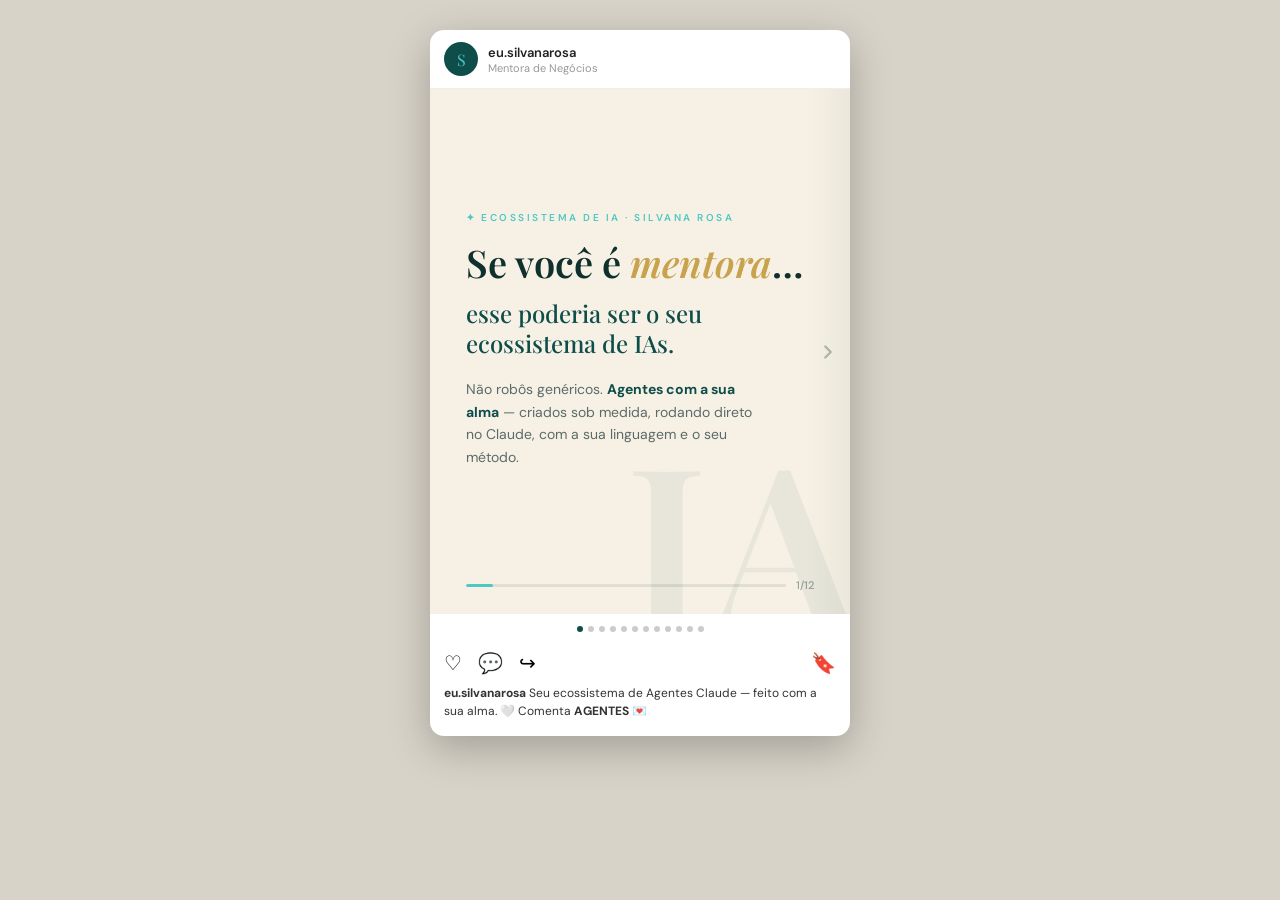
==== index.html @ c804ef2a "Carrossel Agentes Claude - Silvana Rosa" ====
<!DOCTYPE html>
<html lang="pt-BR">
<head>
<meta charset="UTF-8">
<title>Carrossel — Agentes Claude | Silvana Rosa</title>
<style>
@import url('https://fonts.googleapis.com/css2?family=Playfair+Display:ital,wght@0,400;0,500;0,600;1,400;1,500&family=DM+Sans:wght@400;500;600&display=swap');
:root{
  --tiffany:#4EC8C4; --tiffany-light:#A8E2DF; --teal-deep:#0E4D4A; --teal-mid:#1A6B66;
  --cream:#F7F1E5; --cream-border:#E8DEC9; --gold:#C8A24C; --ink:#10302E;
  --grad:linear-gradient(165deg,#0E4D4A 0%,#1A6B66 55%,#4EC8C4 100%);
}
*{margin:0;padding:0;box-sizing:border-box;}
body{background:#d8d3c8;display:flex;justify-content:center;padding:30px;font-family:'DM Sans',sans-serif;}
.serif{font-family:'Playfair Display',serif;}
.sans{font-family:'DM Sans',sans-serif;}
.ig-frame{width:420px;background:#fff;border-radius:14px;overflow:hidden;box-shadow:0 12px 40px rgba(0,0,0,.25);}
.ig-header{display:flex;align-items:center;gap:10px;padding:12px 14px;border-bottom:1px solid #eee;}
.ig-header .av{width:34px;height:34px;border-radius:50%;background:var(--teal-deep);display:flex;align-items:center;justify-content:center;color:var(--tiffany);font-family:'Playfair Display',serif;font-size:16px;}
.ig-header .hd{font-size:13px;font-weight:600;color:#222;}
.ig-header .hd small{display:block;font-weight:400;color:#999;font-size:11px;}
.carousel-viewport{width:420px;height:525px;overflow:hidden;position:relative;cursor:grab;}
.carousel-track{display:flex;height:100%;transition:transform .35s ease;}
.slide{min-width:420px;height:525px;position:relative;overflow:hidden;}
.pad{position:absolute;inset:0;padding:40px 36px 64px;display:flex;flex-direction:column;}
.tag{font-size:10px;font-weight:600;letter-spacing:2.5px;text-transform:uppercase;}
.ig-dots{display:flex;gap:5px;justify-content:center;padding:12px;}
.ig-dots i{width:6px;height:6px;border-radius:50%;background:#ccc;}
.ig-dots i.on{background:var(--teal-deep);}
.ig-actions{display:flex;gap:16px;padding:6px 14px 4px;font-size:20px;}
.ig-caption{padding:4px 14px 16px;font-size:12px;color:#333;line-height:1.5;}
.wm{position:absolute;font-family:'Playfair Display',serif;font-size:230px;line-height:1;opacity:.06;right:-10px;bottom:-40px;font-weight:600;}
</style>
</head>
<body>
<div class="ig-frame">
  <div class="ig-header">
    <div class="av serif">S</div>
    <div class="hd">eu.silvanarosa<small>Mentora de Negócios</small></div>
  </div>
  <div class="carousel-viewport">
    <div class="carousel-track" id="track"></div>
  </div>
  <div class="ig-dots" id="dots"></div>
  <div class="ig-actions"><span>♡</span><span>💬</span><span>↪</span><span style="margin-left:auto">🔖</span></div>
  <div class="ig-caption"><b>eu.silvanarosa</b> Seu ecossistema de Agentes Claude — feito com a sua alma. 🤍 Comenta <b>AGENTES</b> 💌</div>
</div>

<script>
const AGENTS = [
  {n:"01",icon:"🧭",t:"Orquestradora da Jornada",d:"Mapeia os passos da sua entrega e organiza o seu método.",o:"Sua mentoria vira um caminho claro, estruturado e vendável."},
  {n:"02",icon:"💎",t:"Guardiã do Posicionamento",d:"Traduz a sua visão em presença magnética e mensagem única.",o:"Você sai da confusão e entra no magnetismo."},
  {n:"03",icon:"🌀",t:"Vendedora da Transformação",d:"Cria mensagens de venda com a alma da sua entrega.",o:"Você vende com integridade — sem sentir que está empurrando."},
  {n:"04",icon:"🌿",t:"Estrategista de Lançamentos",d:"Gera estratégias de venda alinhadas ao seu ritmo e ao seu negócio.",o:"Você vende com consistência, sem se desgastar."},
  {n:"05",icon:"📣",t:"Copy da Mentora Magnética",d:"Escreve posts, páginas e e-mails com o seu tom de voz.",o:"Comunicação autêntica que conecta, converte e encanta."},
  {n:"06",icon:"🎯",t:"Simuladora de Sessões",d:"Testa abordagens e roteiros com você antes das mentorias.",o:"Você chega mais preparada, confiante e fluida."},
  {n:"07",icon:"📬",t:"Reativadora de Leads",d:"Reengaja quem já te conhece — mas ainda não comprou.",o:"Você ativa vendas adormecidas com sutileza e estratégia."},
  {n:"08",icon:"📝",t:"Nomes & Posicionamento de Ofertas",d:"Gera nomes com alma e impacto para os seus produtos.",o:"Suas ofertas ficam memoráveis e mais fáceis de vender."},
  {n:"09",icon:"📲",t:"Geradora de Conteúdo do Método",d:"Transforma o seu conhecimento em conteúdo estratégico.",o:"Você nutre a audiência com propósito — sem tela em branco."},
  {n:"10",icon:"🤖",t:"FAQ & Gestão de Objeções",d:"Responde dúvidas e objeções na sua linguagem e nas suas ofertas.",o:"Menos desgaste no atendimento, mais conversão."},
];
const TOTAL = AGENTS.length + 2;

function progress(i,light){
  const pct=((i+1)/TOTAL)*100;
  const track=light?'rgba(16,48,46,.10)':'rgba(255,255,255,.15)';
  const fill=light?'#4EC8C4':'#A8E2DF';
  const lab=light?'rgba(16,48,46,.4)':'rgba(255,255,255,.5)';
  return `<div style="position:absolute;bottom:0;left:0;right:0;padding:16px 36px 22px;display:flex;align-items:center;gap:10px;z-index:10">
    <div style="flex:1;height:3px;background:${track};border-radius:2px;overflow:hidden"><div style="height:100%;width:${pct}%;background:${fill};border-radius:2px"></div></div>
    <span style="font-size:11px;color:${lab};font-weight:500">${i+1}/${TOTAL}</span></div>`;
}
function arrow(light){
  if(false)return'';
  const bg=light?'rgba(16,48,46,.05)':'rgba(255,255,255,.07)';
  const st=light?'rgba(16,48,46,.3)':'rgba(255,255,255,.4)';
  return `<div style="position:absolute;right:0;top:0;bottom:0;width:44px;display:flex;align-items:center;justify-content:center;background:linear-gradient(to right,transparent,${bg});z-index:9">
    <svg width="22" height="22" viewBox="0 0 24 24" fill="none"><path d="M9 6l6 6-6 6" stroke="${st}" stroke-width="2.5" stroke-linecap="round" stroke-linejoin="round"/></svg></div>`;
}

let html="";

// SLIDE 1 — CAPA (creme)
html += `<div class="slide" style="background:var(--cream)">
  <div class="wm" style="color:var(--teal-deep)">IA</div>
  <div class="pad" style="justify-content:center">
    <span class="tag sans" style="color:var(--tiffany);margin-bottom:18px">✦ ECOSSISTEMA DE IA · SILVANA ROSA</span>
    <h1 class="serif" style="font-size:38px;line-height:1.12;color:var(--ink);font-weight:600">Se você é <span class="serif" style="font-style:italic;color:var(--gold)">mentora</span>…</h1>
    <p class="serif" style="font-size:24px;line-height:1.25;color:var(--teal-deep);margin-top:14px;font-weight:500">esse poderia ser o seu ecossistema de IAs.</p>
    <p class="sans" style="font-size:14px;color:#5b6b69;margin-top:20px;line-height:1.6;max-width:300px">Não robôs genéricos. <b style="color:var(--teal-deep)">Agentes com a sua alma</b> — criados sob medida, rodando direto no Claude, com a sua linguagem e o seu método.</p>
  </div>${arrow(true)}${progress(0,true)}</div>`;

// SLIDES 2..11 — AGENTES
AGENTS.forEach((a,idx)=>{
  const i=idx+1;
  const light=(i%2===1); // alterna
  const bg=light?'var(--cream)':'var(--teal-deep)';
  const titleColor=light?'var(--ink)':'#fff';
  const descColor=light?'#5b6b69':'rgba(255,255,255,.72)';
  const tagColor=light?'var(--tiffany)':'var(--tiffany-light)';
  const numColor=light?'rgba(16,48,46,.10)':'rgba(168,226,223,.14)';
  const outBg=light?'rgba(78,200,196,.12)':'rgba(168,226,223,.10)';
  const outColor=light?'var(--teal-deep)':'var(--tiffany-light)';
  html += `<div class="slide" style="background:${bg}">
    <div class="wm serif" style="color:${numColor}">${a.n}</div>
    <div class="pad" style="justify-content:flex-end">
      <span class="tag sans" style="color:${tagColor};margin-bottom:14px">AGENTE ${a.n}</span>
      <div style="font-size:34px;margin-bottom:10px">${a.icon}</div>
      <h2 class="serif" style="font-size:30px;line-height:1.14;color:${titleColor};font-weight:600;margin-bottom:12px">${a.t}</h2>
      <p class="sans" style="font-size:14.5px;line-height:1.55;color:${descColor};max-width:320px;margin-bottom:16px">${a.d}</p>
      <div style="display:inline-flex;align-self:flex-start;align-items:center;gap:8px;background:${outBg};padding:10px 16px;border-radius:14px;max-width:330px">
        <span class="sans" style="font-size:13.5px;line-height:1.4;color:${outColor};font-weight:500">${a.o}</span>
      </div>
    </div>${arrow(light)}${progress(i,light)}</div>`;
});

// SLIDE FINAL — CTA (gradiente)
html += `<div class="slide" style="background:var(--grad)">
  <div class="pad" style="justify-content:center;align-items:flex-start">
    <span class="tag sans" style="color:rgba(255,255,255,.7);margin-bottom:18px">✦ VAMOS JUNTAS</span>
    <h2 class="serif" style="font-size:34px;line-height:1.18;color:#fff;font-weight:600">Um time de <span class="serif" style="font-style:italic;color:#F7F1E5">Agentes Claude</span><br>que trabalha com você<br>e por você.</h2>
    <p class="sans" style="font-size:14.5px;color:rgba(255,255,255,.82);margin-top:18px;line-height:1.6;max-width:310px">Cada agente reflete o seu método, fala como você fala e entrega como você entrega.</p>
    <div style="margin-top:26px;display:inline-flex;align-items:center;gap:9px;background:var(--cream);color:var(--teal-deep);padding:13px 26px;border-radius:30px;font-weight:600;font-size:14px" class="sans">💌 Comenta a palavra AGENTES</div>
    <p class="sans" style="font-size:12px;color:rgba(255,255,255,.65);margin-top:18px">@eu.silvanarosa</p>
  </div>${progress(TOTAL-1,false)}</div>`;

document.getElementById('track').innerHTML=html;

// dots
let dh="";for(let i=0;i<TOTAL;i++)dh+=`<i class="${i===0?'on':''}"></i>`;
document.getElementById('dots').innerHTML=dh;

// swipe/drag
let idx=0,startX=0,drag=false;
const track=document.getElementById('track');
const vp=document.querySelector('.carousel-viewport');
function go(i){idx=Math.max(0,Math.min(TOTAL-1,i));track.style.transform=`translateX(${-idx*420}px)`;
  document.querySelectorAll('.ig-dots i').forEach((d,j)=>d.classList.toggle('on',j===idx));}
vp.addEventListener('mousedown',e=>{drag=true;startX=e.clientX;track.style.transition='none';});
window.addEventListener('mouseup',e=>{if(!drag)return;drag=false;track.style.transition='transform .35s ease';
  const dx=e.clientX-startX;if(dx<-50)go(idx+1);else if(dx>50)go(idx-1);else go(idx);});
vp.addEventListener('click',e=>{const r=vp.getBoundingClientRect();if(e.clientX-r.left>r.width/2)go(idx+1);else go(idx-1);});
</script>
</body>
</html>
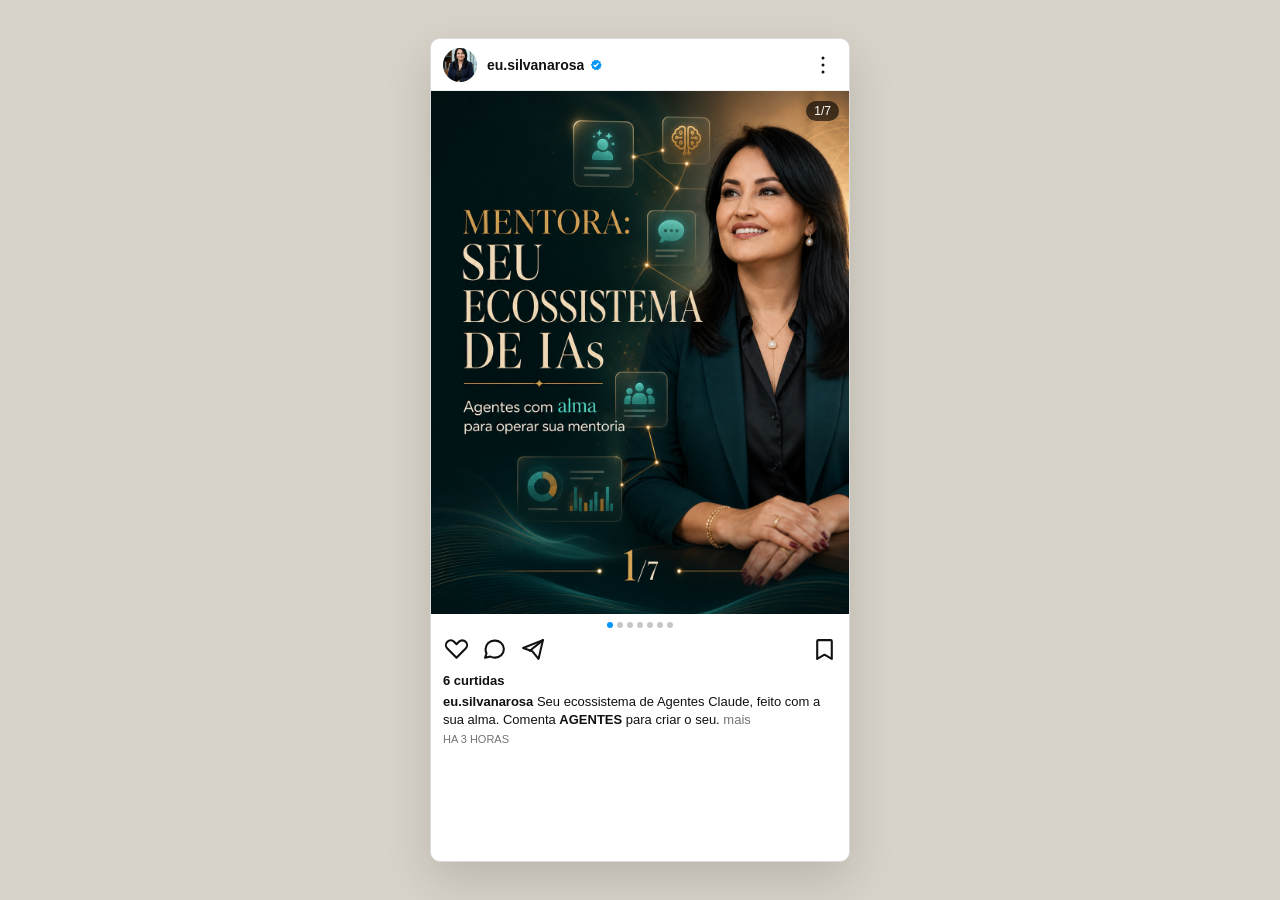
==== commit 499512cc: "Atualiza index para preview do Instagram" ====
--- a/index.html
+++ b/index.html
@@ -1,145 +1,427 @@
-<!DOCTYPE html>
+<!doctype html>
 <html lang="pt-BR">
 <head>
-<meta charset="UTF-8">
-<title>Carrossel — Agentes Claude | Silvana Rosa</title>
-<style>
-@import url('https://fonts.googleapis.com/css2?family=Playfair+Display:ital,wght@0,400;0,500;0,600;1,400;1,500&family=DM+Sans:wght@400;500;600&display=swap');
-:root{
-  --tiffany:#4EC8C4; --tiffany-light:#A8E2DF; --teal-deep:#0E4D4A; --teal-mid:#1A6B66;
-  --cream:#F7F1E5; --cream-border:#E8DEC9; --gold:#C8A24C; --ink:#10302E;
-  --grad:linear-gradient(165deg,#0E4D4A 0%,#1A6B66 55%,#4EC8C4 100%);
-}
-*{margin:0;padding:0;box-sizing:border-box;}
-body{background:#d8d3c8;display:flex;justify-content:center;padding:30px;font-family:'DM Sans',sans-serif;}
-.serif{font-family:'Playfair Display',serif;}
-.sans{font-family:'DM Sans',sans-serif;}
-.ig-frame{width:420px;background:#fff;border-radius:14px;overflow:hidden;box-shadow:0 12px 40px rgba(0,0,0,.25);}
-.ig-header{display:flex;align-items:center;gap:10px;padding:12px 14px;border-bottom:1px solid #eee;}
-.ig-header .av{width:34px;height:34px;border-radius:50%;background:var(--teal-deep);display:flex;align-items:center;justify-content:center;color:var(--tiffany);font-family:'Playfair Display',serif;font-size:16px;}
-.ig-header .hd{font-size:13px;font-weight:600;color:#222;}
-.ig-header .hd small{display:block;font-weight:400;color:#999;font-size:11px;}
-.carousel-viewport{width:420px;height:525px;overflow:hidden;position:relative;cursor:grab;}
-.carousel-track{display:flex;height:100%;transition:transform .35s ease;}
-.slide{min-width:420px;height:525px;position:relative;overflow:hidden;}
-.pad{position:absolute;inset:0;padding:40px 36px 64px;display:flex;flex-direction:column;}
-.tag{font-size:10px;font-weight:600;letter-spacing:2.5px;text-transform:uppercase;}
-.ig-dots{display:flex;gap:5px;justify-content:center;padding:12px;}
-.ig-dots i{width:6px;height:6px;border-radius:50%;background:#ccc;}
-.ig-dots i.on{background:var(--teal-deep);}
-.ig-actions{display:flex;gap:16px;padding:6px 14px 4px;font-size:20px;}
-.ig-caption{padding:4px 14px 16px;font-size:12px;color:#333;line-height:1.5;}
-.wm{position:absolute;font-family:'Playfair Display',serif;font-size:230px;line-height:1;opacity:.06;right:-10px;bottom:-40px;font-weight:600;}
-</style>
+  <meta charset="utf-8">
+  <meta name="viewport" content="width=device-width, initial-scale=1">
+  <title>Preview Instagram - Agentes Claude</title>
+  <style>
+    :root {
+      --page: #d8d3c8;
+      --surface: #fff;
+      --line: #efefef;
+      --text: #111;
+      --muted: #737373;
+      --blue: #0095f6;
+    }
+
+    * {
+      box-sizing: border-box;
+      margin: 0;
+      padding: 0;
+    }
+
+    body {
+      min-height: 100vh;
+      display: flex;
+      justify-content: center;
+      padding: 38px 18px;
+      background: var(--page);
+      color: var(--text);
+      font-family: -apple-system, BlinkMacSystemFont, "Segoe UI", Roboto, Helvetica, Arial, sans-serif;
+    }
+
+    .post {
+      width: min(420px, calc(100vw - 36px));
+      overflow: hidden;
+      border: 1px solid #dbdbdb;
+      border-radius: 10px;
+      background: var(--surface);
+      box-shadow: 0 18px 48px rgba(0, 0, 0, 0.14);
+    }
+
+    .post-header {
+      display: flex;
+      align-items: center;
+      gap: 10px;
+      height: 52px;
+      padding: 8px 12px;
+      border-bottom: 1px solid var(--line);
+      background: var(--surface);
+    }
+
+    .avatar {
+      width: 34px;
+      height: 34px;
+      flex: 0 0 34px;
+      overflow: hidden;
+      border-radius: 50%;
+      background: #eee;
+    }
+
+    .avatar img {
+      display: block;
+      width: 100%;
+      height: 100%;
+      object-fit: cover;
+    }
+
+    .profile {
+      min-width: 0;
+      flex: 1;
+      display: flex;
+      align-items: center;
+      gap: 5px;
+    }
+
+    .username {
+      overflow: hidden;
+      color: var(--text);
+      font-size: 14px;
+      font-weight: 600;
+      line-height: 1;
+      text-overflow: ellipsis;
+      white-space: nowrap;
+    }
+
+    .verified {
+      width: 14px;
+      height: 14px;
+      flex: 0 0 14px;
+      color: var(--blue);
+    }
+
+    .icon-button {
+      display: inline-grid;
+      place-items: center;
+      width: 28px;
+      height: 28px;
+      border: 0;
+      background: transparent;
+      color: var(--text);
+      cursor: pointer;
+    }
+
+    .icon-button svg {
+      display: block;
+      width: 24px;
+      height: 24px;
+      stroke: currentColor;
+      stroke-width: 2;
+      stroke-linecap: round;
+      stroke-linejoin: round;
+      fill: none;
+    }
+
+    .media {
+      position: relative;
+      width: 100%;
+      aspect-ratio: 4 / 5;
+      overflow: hidden;
+      background: #f7f1e5;
+    }
+
+    .track {
+      display: flex;
+      height: 100%;
+      transition: transform 260ms ease;
+      will-change: transform;
+    }
+
+    .slide {
+      min-width: 100%;
+      height: 100%;
+      background: #f7f1e5;
+    }
+
+    .slide img {
+      display: block;
+      width: 100%;
+      height: 100%;
+      object-fit: cover;
+    }
+
+    .counter {
+      position: absolute;
+      top: 10px;
+      right: 10px;
+      z-index: 3;
+      padding: 4px 8px;
+      border-radius: 999px;
+      background: rgba(0, 0, 0, 0.62);
+      color: #fff;
+      font-size: 12px;
+      font-weight: 500;
+      line-height: 1;
+    }
+
+    .hit {
+      position: absolute;
+      top: 0;
+      bottom: 0;
+      z-index: 2;
+      width: 33.333%;
+      border: 0;
+      background: transparent;
+      cursor: pointer;
+    }
+
+    .hit.prev {
+      left: 0;
+    }
+
+    .hit.next {
+      right: 0;
+    }
+
+    .dots {
+      display: flex;
+      justify-content: center;
+      gap: 4px;
+      height: 18px;
+      padding-top: 8px;
+      background: var(--surface);
+    }
+
+    .dot {
+      width: 6px;
+      height: 6px;
+      border: 0;
+      border-radius: 50%;
+      background: #c7c7c7;
+      cursor: pointer;
+    }
+
+    .dot.active {
+      background: var(--blue);
+    }
+
+    .actions {
+      display: flex;
+      align-items: center;
+      gap: 12px;
+      height: 40px;
+      padding: 4px 12px 8px;
+      background: var(--surface);
+    }
+
+    .actions .icon-button {
+      width: 26px;
+      height: 26px;
+    }
+
+    .actions .icon-button svg {
+      width: 25px;
+      height: 25px;
+    }
+
+    .actions .save {
+      margin-left: auto;
+    }
+
+    .likes {
+      padding: 0 12px 4px;
+      background: var(--surface);
+      color: var(--text);
+      font-size: 13px;
+      font-weight: 600;
+      line-height: 1.35;
+    }
+
+    .caption {
+      padding: 0 12px 2px;
+      background: var(--surface);
+      color: var(--text);
+      font-size: 13px;
+      line-height: 1.35;
+    }
+
+    .caption strong {
+      font-weight: 600;
+    }
+
+    .caption .more {
+      color: var(--muted);
+    }
+
+    .time {
+      padding: 4px 12px 14px;
+      background: var(--surface);
+      color: var(--muted);
+      font-size: 11px;
+      line-height: 1;
+      text-transform: uppercase;
+    }
+
+    @media (max-width: 520px) {
+      body {
+        display: block;
+        min-height: 100vh;
+        padding: 0;
+        background: var(--surface);
+      }
+
+      .post {
+        width: 100vw;
+        min-height: 100vh;
+        border: 0;
+        border-radius: 0;
+        box-shadow: none;
+      }
+
+      .post-header {
+        height: 50px;
+      }
+
+      .media {
+        width: 100vw;
+      }
+    }
+  </style>
 </head>
 <body>
-<div class="ig-frame">
-  <div class="ig-header">
-    <div class="av serif">S</div>
-    <div class="hd">eu.silvanarosa<small>Mentora de Negócios</small></div>
-  </div>
-  <div class="carousel-viewport">
-    <div class="carousel-track" id="track"></div>
-  </div>
-  <div class="ig-dots" id="dots"></div>
-  <div class="ig-actions"><span>♡</span><span>💬</span><span>↪</span><span style="margin-left:auto">🔖</span></div>
-  <div class="ig-caption"><b>eu.silvanarosa</b> Seu ecossistema de Agentes Claude — feito com a sua alma. 🤍 Comenta <b>AGENTES</b> 💌</div>
-</div>
-
-<script>
-const AGENTS = [
-  {n:"01",icon:"🧭",t:"Orquestradora da Jornada",d:"Mapeia os passos da sua entrega e organiza o seu método.",o:"Sua mentoria vira um caminho claro, estruturado e vendável."},
-  {n:"02",icon:"💎",t:"Guardiã do Posicionamento",d:"Traduz a sua visão em presença magnética e mensagem única.",o:"Você sai da confusão e entra no magnetismo."},
-  {n:"03",icon:"🌀",t:"Vendedora da Transformação",d:"Cria mensagens de venda com a alma da sua entrega.",o:"Você vende com integridade — sem sentir que está empurrando."},
-  {n:"04",icon:"🌿",t:"Estrategista de Lançamentos",d:"Gera estratégias de venda alinhadas ao seu ritmo e ao seu negócio.",o:"Você vende com consistência, sem se desgastar."},
-  {n:"05",icon:"📣",t:"Copy da Mentora Magnética",d:"Escreve posts, páginas e e-mails com o seu tom de voz.",o:"Comunicação autêntica que conecta, converte e encanta."},
-  {n:"06",icon:"🎯",t:"Simuladora de Sessões",d:"Testa abordagens e roteiros com você antes das mentorias.",o:"Você chega mais preparada, confiante e fluida."},
-  {n:"07",icon:"📬",t:"Reativadora de Leads",d:"Reengaja quem já te conhece — mas ainda não comprou.",o:"Você ativa vendas adormecidas com sutileza e estratégia."},
-  {n:"08",icon:"📝",t:"Nomes & Posicionamento de Ofertas",d:"Gera nomes com alma e impacto para os seus produtos.",o:"Suas ofertas ficam memoráveis e mais fáceis de vender."},
-  {n:"09",icon:"📲",t:"Geradora de Conteúdo do Método",d:"Transforma o seu conhecimento em conteúdo estratégico.",o:"Você nutre a audiência com propósito — sem tela em branco."},
-  {n:"10",icon:"🤖",t:"FAQ & Gestão de Objeções",d:"Responde dúvidas e objeções na sua linguagem e nas suas ofertas.",o:"Menos desgaste no atendimento, mais conversão."},
-];
-const TOTAL = AGENTS.length + 2;
-
-function progress(i,light){
-  const pct=((i+1)/TOTAL)*100;
-  const track=light?'rgba(16,48,46,.10)':'rgba(255,255,255,.15)';
-  const fill=light?'#4EC8C4':'#A8E2DF';
-  const lab=light?'rgba(16,48,46,.4)':'rgba(255,255,255,.5)';
-  return `<div style="position:absolute;bottom:0;left:0;right:0;padding:16px 36px 22px;display:flex;align-items:center;gap:10px;z-index:10">
-    <div style="flex:1;height:3px;background:${track};border-radius:2px;overflow:hidden"><div style="height:100%;width:${pct}%;background:${fill};border-radius:2px"></div></div>
-    <span style="font-size:11px;color:${lab};font-weight:500">${i+1}/${TOTAL}</span></div>`;
-}
-function arrow(light){
-  if(false)return'';
-  const bg=light?'rgba(16,48,46,.05)':'rgba(255,255,255,.07)';
-  const st=light?'rgba(16,48,46,.3)':'rgba(255,255,255,.4)';
-  return `<div style="position:absolute;right:0;top:0;bottom:0;width:44px;display:flex;align-items:center;justify-content:center;background:linear-gradient(to right,transparent,${bg});z-index:9">
-    <svg width="22" height="22" viewBox="0 0 24 24" fill="none"><path d="M9 6l6 6-6 6" stroke="${st}" stroke-width="2.5" stroke-linecap="round" stroke-linejoin="round"/></svg></div>`;
-}
-
-let html="";
-
-// SLIDE 1 — CAPA (creme)
-html += `<div class="slide" style="background:var(--cream)">
-  <div class="wm" style="color:var(--teal-deep)">IA</div>
-  <div class="pad" style="justify-content:center">
-    <span class="tag sans" style="color:var(--tiffany);margin-bottom:18px">✦ ECOSSISTEMA DE IA · SILVANA ROSA</span>
-    <h1 class="serif" style="font-size:38px;line-height:1.12;color:var(--ink);font-weight:600">Se você é <span class="serif" style="font-style:italic;color:var(--gold)">mentora</span>…</h1>
-    <p class="serif" style="font-size:24px;line-height:1.25;color:var(--teal-deep);margin-top:14px;font-weight:500">esse poderia ser o seu ecossistema de IAs.</p>
-    <p class="sans" style="font-size:14px;color:#5b6b69;margin-top:20px;line-height:1.6;max-width:300px">Não robôs genéricos. <b style="color:var(--teal-deep)">Agentes com a sua alma</b> — criados sob medida, rodando direto no Claude, com a sua linguagem e o seu método.</p>
-  </div>${arrow(true)}${progress(0,true)}</div>`;
-
-// SLIDES 2..11 — AGENTES
-AGENTS.forEach((a,idx)=>{
-  const i=idx+1;
-  const light=(i%2===1); // alterna
-  const bg=light?'var(--cream)':'var(--teal-deep)';
-  const titleColor=light?'var(--ink)':'#fff';
-  const descColor=light?'#5b6b69':'rgba(255,255,255,.72)';
-  const tagColor=light?'var(--tiffany)':'var(--tiffany-light)';
-  const numColor=light?'rgba(16,48,46,.10)':'rgba(168,226,223,.14)';
-  const outBg=light?'rgba(78,200,196,.12)':'rgba(168,226,223,.10)';
-  const outColor=light?'var(--teal-deep)':'var(--tiffany-light)';
-  html += `<div class="slide" style="background:${bg}">
-    <div class="wm serif" style="color:${numColor}">${a.n}</div>
-    <div class="pad" style="justify-content:flex-end">
-      <span class="tag sans" style="color:${tagColor};margin-bottom:14px">AGENTE ${a.n}</span>
-      <div style="font-size:34px;margin-bottom:10px">${a.icon}</div>
-      <h2 class="serif" style="font-size:30px;line-height:1.14;color:${titleColor};font-weight:600;margin-bottom:12px">${a.t}</h2>
-      <p class="sans" style="font-size:14.5px;line-height:1.55;color:${descColor};max-width:320px;margin-bottom:16px">${a.d}</p>
-      <div style="display:inline-flex;align-self:flex-start;align-items:center;gap:8px;background:${outBg};padding:10px 16px;border-radius:14px;max-width:330px">
-        <span class="sans" style="font-size:13.5px;line-height:1.4;color:${outColor};font-weight:500">${a.o}</span>
+  <article class="post" aria-label="Preview do post no Instagram">
+    <header class="post-header">
+      <div class="avatar">
+        <img src="minhas-fotos/bio-silvana-rosa-desafio-sua-mentoria-em-3-dias.webp" alt="Foto de perfil de Silvana Rosa">
       </div>
-    </div>${arrow(light)}${progress(i,light)}</div>`;
-});
-
-// SLIDE FINAL — CTA (gradiente)
-html += `<div class="slide" style="background:var(--grad)">
-  <div class="pad" style="justify-content:center;align-items:flex-start">
-    <span class="tag sans" style="color:rgba(255,255,255,.7);margin-bottom:18px">✦ VAMOS JUNTAS</span>
-    <h2 class="serif" style="font-size:34px;line-height:1.18;color:#fff;font-weight:600">Um time de <span class="serif" style="font-style:italic;color:#F7F1E5">Agentes Claude</span><br>que trabalha com você<br>e por você.</h2>
-    <p class="sans" style="font-size:14.5px;color:rgba(255,255,255,.82);margin-top:18px;line-height:1.6;max-width:310px">Cada agente reflete o seu método, fala como você fala e entrega como você entrega.</p>
-    <div style="margin-top:26px;display:inline-flex;align-items:center;gap:9px;background:var(--cream);color:var(--teal-deep);padding:13px 26px;border-radius:30px;font-weight:600;font-size:14px" class="sans">💌 Comenta a palavra AGENTES</div>
-    <p class="sans" style="font-size:12px;color:rgba(255,255,255,.65);margin-top:18px">@eu.silvanarosa</p>
-  </div>${progress(TOTAL-1,false)}</div>`;
-
-document.getElementById('track').innerHTML=html;
-
-// dots
-let dh="";for(let i=0;i<TOTAL;i++)dh+=`<i class="${i===0?'on':''}"></i>`;
-document.getElementById('dots').innerHTML=dh;
-
-// swipe/drag
-let idx=0,startX=0,drag=false;
-const track=document.getElementById('track');
-const vp=document.querySelector('.carousel-viewport');
-function go(i){idx=Math.max(0,Math.min(TOTAL-1,i));track.style.transform=`translateX(${-idx*420}px)`;
-  document.querySelectorAll('.ig-dots i').forEach((d,j)=>d.classList.toggle('on',j===idx));}
-vp.addEventListener('mousedown',e=>{drag=true;startX=e.clientX;track.style.transition='none';});
-window.addEventListener('mouseup',e=>{if(!drag)return;drag=false;track.style.transition='transform .35s ease';
-  const dx=e.clientX-startX;if(dx<-50)go(idx+1);else if(dx>50)go(idx-1);else go(idx);});
-vp.addEventListener('click',e=>{const r=vp.getBoundingClientRect();if(e.clientX-r.left>r.width/2)go(idx+1);else go(idx-1);});
-</script>
+
+      <div class="profile">
+        <span class="username">eu.silvanarosa</span>
+        <svg class="verified" viewBox="0 0 24 24" aria-label="Verificado">
+          <path fill="currentColor" d="M22 12l-2.1 2.4.3 3.2-3.1.7-1.6 2.8-2.9-1.3-2.9 1.3-1.6-2.8-3.1-.7.3-3.2L3 12l2.1-2.4-.3-3.2 3.1-.7 1.6-2.8 2.9 1.3 2.9-1.3 1.6 2.8 3.1.7-.3 3.2L22 12z"></path>
+          <path d="M8.3 12.2l2.3 2.3 5.1-5.1" stroke="#fff" stroke-width="2.2" stroke-linecap="round" stroke-linejoin="round" fill="none"></path>
+        </svg>
+      </div>
+
+      <button class="icon-button" type="button" aria-label="Mais opcoes">
+        <svg viewBox="0 0 24 24">
+          <circle cx="12" cy="5" r="1.5" fill="currentColor" stroke="none"></circle>
+          <circle cx="12" cy="12" r="1.5" fill="currentColor" stroke="none"></circle>
+          <circle cx="12" cy="19" r="1.5" fill="currentColor" stroke="none"></circle>
+        </svg>
+      </button>
+    </header>
+
+    <section class="media" id="media">
+      <div class="track" id="track"></div>
+      <span class="counter" id="counter">1/7</span>
+      <button class="hit prev" type="button" id="prev" aria-label="Slide anterior"></button>
+      <button class="hit next" type="button" id="next" aria-label="Proximo slide"></button>
+    </section>
+
+    <nav class="dots" id="dots" aria-label="Navegacao dos slides"></nav>
+
+    <section class="actions" aria-label="Acoes do post">
+      <button class="icon-button" type="button" aria-label="Curtir">
+        <svg viewBox="0 0 24 24">
+          <path d="M20.8 4.6c-1.8-1.8-4.7-1.8-6.5 0L12 6.9 9.7 4.6c-1.8-1.8-4.7-1.8-6.5 0s-1.8 4.7 0 6.5L12 20l8.8-8.9c1.8-1.8 1.8-4.7 0-6.5z"></path>
+        </svg>
+      </button>
+      <button class="icon-button" type="button" aria-label="Comentar">
+        <svg viewBox="0 0 24 24">
+          <path d="M21 11.5a8.4 8.4 0 0 1-8.7 8.3 9.7 9.7 0 0 1-4.3-1l-5 1.2 1.3-4.4a8.2 8.2 0 0 1-.9-3.8A8.4 8.4 0 0 1 12 3.5a8.4 8.4 0 0 1 9 8z"></path>
+        </svg>
+      </button>
+      <button class="icon-button" type="button" aria-label="Compartilhar">
+        <svg viewBox="0 0 24 24">
+          <path d="M22 3L9.5 13.2"></path>
+          <path d="M22 3l-4.2 18-6.1-7.4L3 10.6 22 3z"></path>
+        </svg>
+      </button>
+      <button class="icon-button save" type="button" aria-label="Salvar">
+        <svg viewBox="0 0 24 24">
+          <path d="M6 3h12a1 1 0 0 1 1 1v17l-7-4-7 4V4a1 1 0 0 1 1-1z"></path>
+        </svg>
+      </button>
+    </section>
+
+    <div class="likes">6 curtidas</div>
+    <p class="caption">
+      <strong>eu.silvanarosa</strong>
+      Seu ecossistema de Agentes Claude, feito com a sua alma.
+      Comenta <strong>AGENTES</strong> para criar o seu.
+      <span class="more">mais</span>
+    </p>
+    <div class="time">Ha 3 horas</div>
+  </article>
+
+  <script>
+    const slides = [
+      "carrosseis/agentes-claude/slide-01.png",
+      "carrosseis/agentes-claude/slide-02.png",
+      "carrosseis/agentes-claude/slide-03.png",
+      "carrosseis/agentes-claude/slide-04.png",
+      "carrosseis/agentes-claude/slide-05.png",
+      "carrosseis/agentes-claude/slide-06.png",
+      "carrosseis/agentes-claude/slide-07.png"
+    ];
+
+    const track = document.getElementById("track");
+    const dots = document.getElementById("dots");
+    const counter = document.getElementById("counter");
+    const prev = document.getElementById("prev");
+    const next = document.getElementById("next");
+    const media = document.getElementById("media");
+    let current = 0;
+    let startX = 0;
+    let dragging = false;
+
+    slides.forEach((src, index) => {
+      const slide = document.createElement("div");
+      slide.className = "slide";
+
+      const img = document.createElement("img");
+      img.src = src;
+      img.alt = `Slide ${index + 1}`;
+
+      slide.appendChild(img);
+      track.appendChild(slide);
+
+      const dot = document.createElement("button");
+      dot.className = "dot";
+      dot.type = "button";
+      dot.setAttribute("aria-label", `Ir para slide ${index + 1}`);
+      dot.addEventListener("click", () => {
+        current = index;
+        render();
+      });
+      dots.appendChild(dot);
+    });
+
+    function render() {
+      track.style.transform = `translateX(${-current * 100}%)`;
+      counter.textContent = `${current + 1}/${slides.length}`;
+      [...dots.children].forEach((dot, index) => {
+        dot.classList.toggle("active", index === current);
+      });
+      prev.disabled = current === 0;
+      next.disabled = current === slides.length - 1;
+    }
+
+    function go(delta) {
+      current = Math.max(0, Math.min(slides.length - 1, current + delta));
+      render();
+    }
+
+    prev.addEventListener("click", () => go(-1));
+    next.addEventListener("click", () => go(1));
+
+    media.addEventListener("pointerdown", (event) => {
+      dragging = true;
+      startX = event.clientX;
+      media.setPointerCapture(event.pointerId);
+    });
+
+    media.addEventListener("pointerup", (event) => {
+      if (!dragging) return;
+      const distance = event.clientX - startX;
+      if (Math.abs(distance) > 45) {
+        go(distance < 0 ? 1 : -1);
+      }
+      dragging = false;
+    });
+
+    render();
+  </script>
 </body>
 </html>
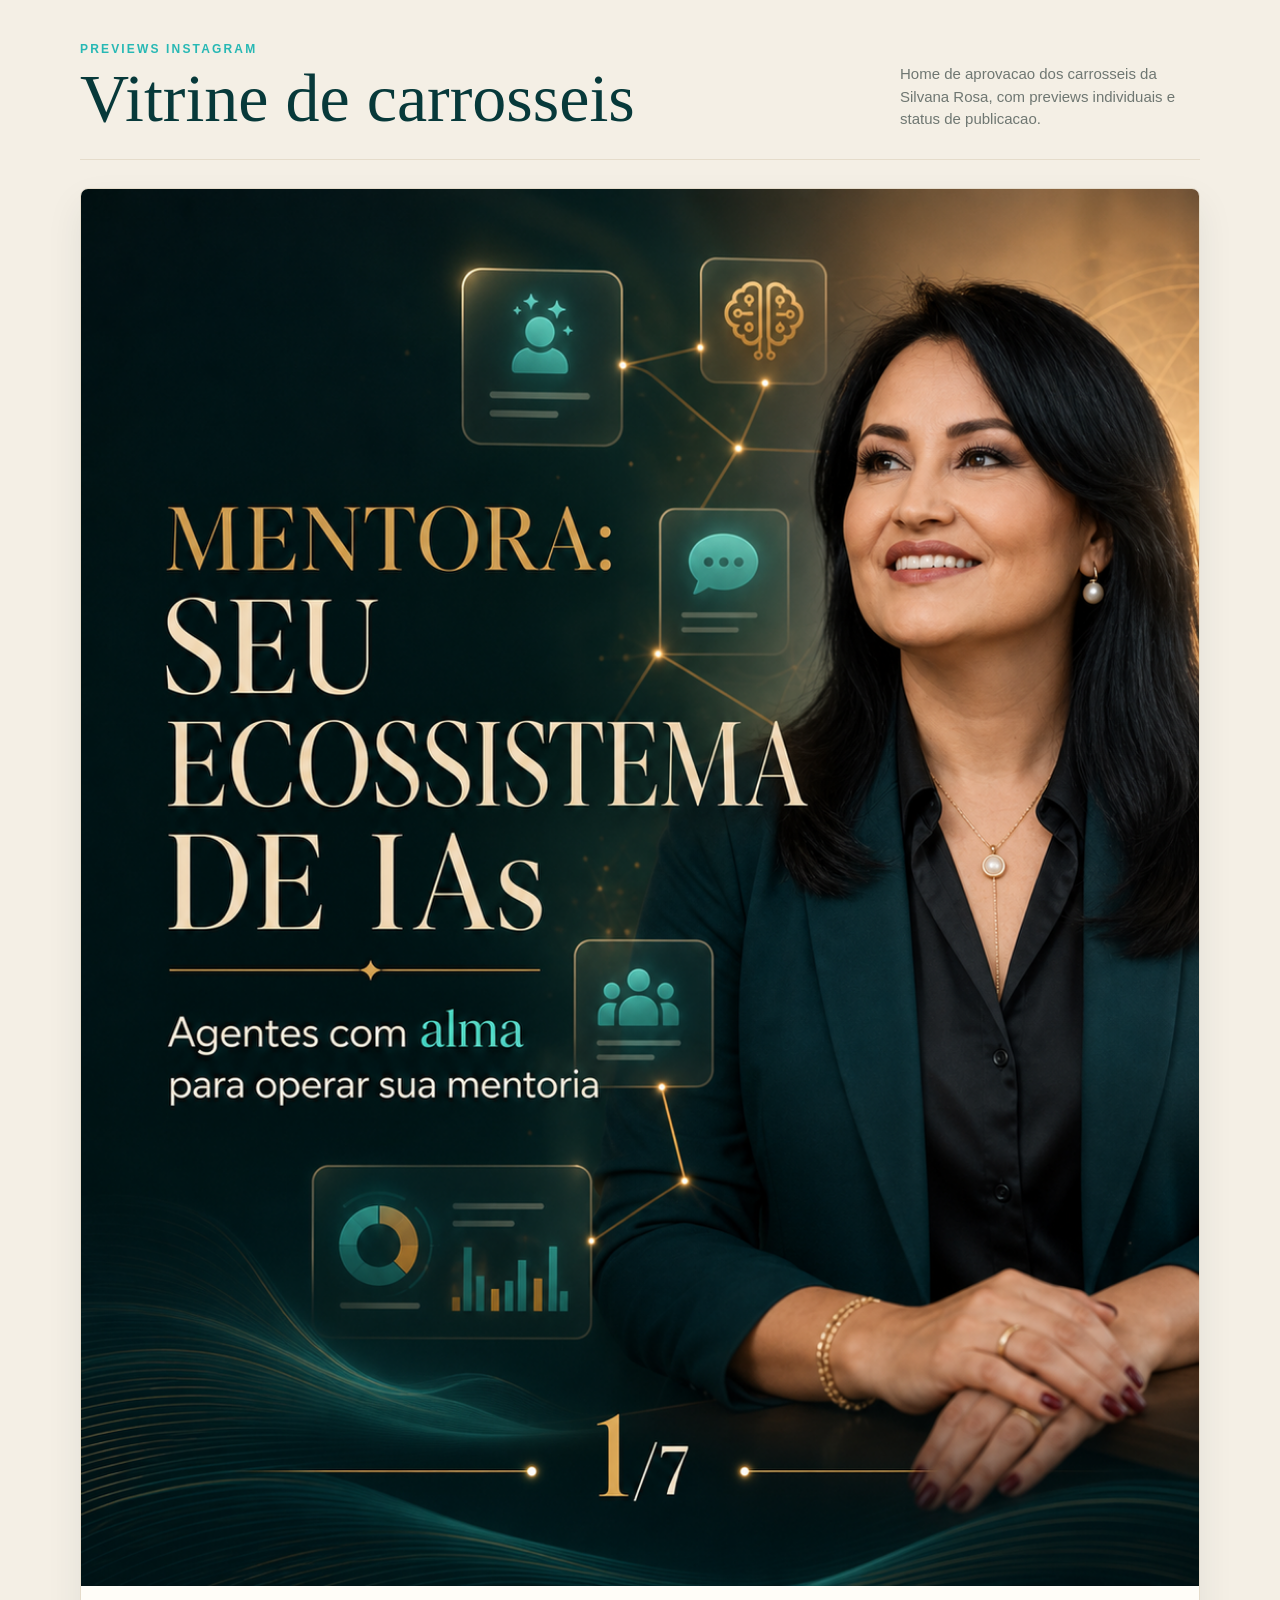
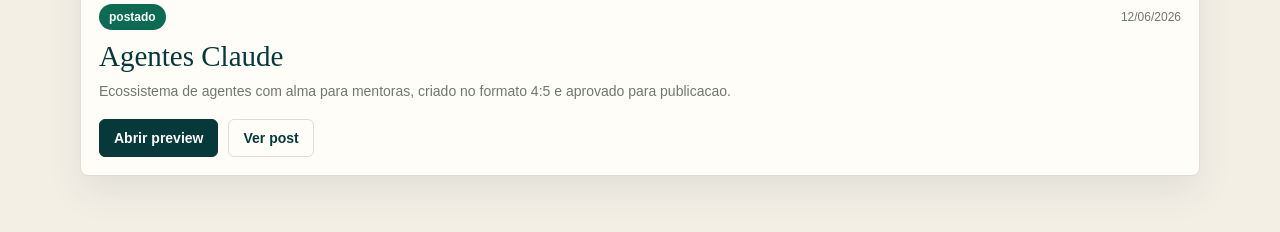
==== commit ba70f351: "Cria vitrine de previews" ====
--- a/index.html
+++ b/index.html
@@ -3,15 +3,19 @@
 <head>
   <meta charset="utf-8">
   <meta name="viewport" content="width=device-width, initial-scale=1">
-  <title>Preview Instagram - Agentes Claude</title>
+  <title>Vitrine de Carrosseis - Silvana Rosa</title>
   <style>
     :root {
-      --page: #d8d3c8;
-      --surface: #fff;
-      --line: #efefef;
-      --text: #111;
-      --muted: #737373;
-      --blue: #0095f6;
+      --page: #f4efe5;
+      --ink: #07393a;
+      --muted: #6f7772;
+      --surface: #fffdf8;
+      --line: #e5dccb;
+      --gold: #c49a45;
+      --teal: #27b8b4;
+      --posted: #0d6b52;
+      --approved: #8a6a16;
+      --pending: #0d5d73;
     }
 
     * {
@@ -22,406 +26,210 @@
 
     body {
       min-height: 100vh;
+      background: var(--page);
+      color: var(--ink);
+      font-family: -apple-system, BlinkMacSystemFont, "Segoe UI", Roboto, Helvetica, Arial, sans-serif;
+    }
+
+    .shell {
+      width: min(1120px, calc(100vw - 32px));
+      margin: 0 auto;
+      padding: 42px 0 56px;
+    }
+
+    header {
       display: flex;
-      justify-content: center;
-      padding: 38px 18px;
-      background: var(--page);
-      color: var(--text);
-      font-family: -apple-system, BlinkMacSystemFont, "Segoe UI", Roboto, Helvetica, Arial, sans-serif;
-    }
-
-    .post {
-      width: min(420px, calc(100vw - 36px));
+      align-items: end;
+      justify-content: space-between;
+      gap: 24px;
+      padding-bottom: 28px;
+      border-bottom: 1px solid var(--line);
+    }
+
+    h1 {
+      max-width: 760px;
+      font-family: Georgia, "Times New Roman", serif;
+      font-size: clamp(34px, 6vw, 68px);
+      font-weight: 500;
+      line-height: 0.95;
+      letter-spacing: 0;
+    }
+
+    .eyebrow {
+      margin-bottom: 10px;
+      color: var(--teal);
+      font-size: 12px;
+      font-weight: 700;
+      letter-spacing: 0.18em;
+      text-transform: uppercase;
+    }
+
+    .summary {
+      max-width: 300px;
+      color: var(--muted);
+      font-size: 15px;
+      line-height: 1.5;
+    }
+
+    .grid {
+      display: grid;
+      grid-template-columns: repeat(auto-fit, minmax(260px, 1fr));
+      gap: 22px;
+      padding-top: 28px;
+    }
+
+    .card {
       overflow: hidden;
-      border: 1px solid #dbdbdb;
-      border-radius: 10px;
+      border: 1px solid var(--line);
+      border-radius: 8px;
       background: var(--surface);
-      box-shadow: 0 18px 48px rgba(0, 0, 0, 0.14);
-    }
-
-    .post-header {
+      box-shadow: 0 16px 36px rgba(7, 57, 58, 0.08);
+    }
+
+    .thumb {
+      display: block;
+      width: 100%;
+      aspect-ratio: 4 / 5;
+      object-fit: cover;
+      background: #ede4d5;
+    }
+
+    .content {
+      padding: 18px;
+    }
+
+    .meta {
       display: flex;
       align-items: center;
-      gap: 10px;
-      height: 52px;
-      padding: 8px 12px;
-      border-bottom: 1px solid var(--line);
-      background: var(--surface);
-    }
-
-    .avatar {
-      width: 34px;
-      height: 34px;
-      flex: 0 0 34px;
-      overflow: hidden;
-      border-radius: 50%;
-      background: #eee;
-    }
-
-    .avatar img {
-      display: block;
-      width: 100%;
-      height: 100%;
-      object-fit: cover;
-    }
-
-    .profile {
-      min-width: 0;
-      flex: 1;
-      display: flex;
+      justify-content: space-between;
+      gap: 12px;
+      margin-bottom: 12px;
+    }
+
+    .status {
+      display: inline-flex;
       align-items: center;
-      gap: 5px;
-    }
-
-    .username {
-      overflow: hidden;
-      color: var(--text);
-      font-size: 14px;
-      font-weight: 600;
-      line-height: 1;
-      text-overflow: ellipsis;
-      white-space: nowrap;
-    }
-
-    .verified {
-      width: 14px;
-      height: 14px;
-      flex: 0 0 14px;
-      color: var(--blue);
-    }
-
-    .icon-button {
-      display: inline-grid;
-      place-items: center;
-      width: 28px;
-      height: 28px;
-      border: 0;
-      background: transparent;
-      color: var(--text);
-      cursor: pointer;
-    }
-
-    .icon-button svg {
-      display: block;
-      width: 24px;
-      height: 24px;
-      stroke: currentColor;
-      stroke-width: 2;
-      stroke-linecap: round;
-      stroke-linejoin: round;
-      fill: none;
-    }
-
-    .media {
-      position: relative;
-      width: 100%;
-      aspect-ratio: 4 / 5;
-      overflow: hidden;
-      background: #f7f1e5;
-    }
-
-    .track {
-      display: flex;
-      height: 100%;
-      transition: transform 260ms ease;
-      will-change: transform;
-    }
-
-    .slide {
-      min-width: 100%;
-      height: 100%;
-      background: #f7f1e5;
-    }
-
-    .slide img {
-      display: block;
-      width: 100%;
-      height: 100%;
-      object-fit: cover;
-    }
-
-    .counter {
-      position: absolute;
-      top: 10px;
-      right: 10px;
-      z-index: 3;
-      padding: 4px 8px;
+      min-height: 26px;
+      padding: 0 10px;
       border-radius: 999px;
-      background: rgba(0, 0, 0, 0.62);
       color: #fff;
       font-size: 12px;
+      font-weight: 700;
+      line-height: 1;
+      white-space: nowrap;
+    }
+
+    .status.postado {
+      background: var(--posted);
+    }
+
+    .status.aprovado {
+      background: var(--approved);
+    }
+
+    .status.em-aprovacao {
+      background: var(--pending);
+    }
+
+    .date {
+      color: var(--muted);
+      font-size: 12px;
+      white-space: nowrap;
+    }
+
+    h2 {
+      font-family: Georgia, "Times New Roman", serif;
+      font-size: 29px;
       font-weight: 500;
       line-height: 1;
-    }
-
-    .hit {
-      position: absolute;
-      top: 0;
-      bottom: 0;
-      z-index: 2;
-      width: 33.333%;
-      border: 0;
-      background: transparent;
-      cursor: pointer;
-    }
-
-    .hit.prev {
-      left: 0;
-    }
-
-    .hit.next {
-      right: 0;
-    }
-
-    .dots {
+      letter-spacing: 0;
+    }
+
+    .description {
+      margin-top: 10px;
+      color: var(--muted);
+      font-size: 14px;
+      line-height: 1.45;
+    }
+
+    .links {
       display: flex;
+      flex-wrap: wrap;
+      gap: 10px;
+      margin-top: 18px;
+    }
+
+    a {
+      color: inherit;
+      text-decoration: none;
+    }
+
+    .button {
+      display: inline-flex;
+      align-items: center;
       justify-content: center;
-      gap: 4px;
-      height: 18px;
-      padding-top: 8px;
-      background: var(--surface);
-    }
-
-    .dot {
-      width: 6px;
-      height: 6px;
-      border: 0;
-      border-radius: 50%;
-      background: #c7c7c7;
-      cursor: pointer;
-    }
-
-    .dot.active {
-      background: var(--blue);
-    }
-
-    .actions {
-      display: flex;
-      align-items: center;
-      gap: 12px;
-      height: 40px;
-      padding: 4px 12px 8px;
-      background: var(--surface);
-    }
-
-    .actions .icon-button {
-      width: 26px;
-      height: 26px;
-    }
-
-    .actions .icon-button svg {
-      width: 25px;
-      height: 25px;
-    }
-
-    .actions .save {
-      margin-left: auto;
-    }
-
-    .likes {
-      padding: 0 12px 4px;
-      background: var(--surface);
-      color: var(--text);
-      font-size: 13px;
-      font-weight: 600;
-      line-height: 1.35;
-    }
-
-    .caption {
-      padding: 0 12px 2px;
-      background: var(--surface);
-      color: var(--text);
-      font-size: 13px;
-      line-height: 1.35;
-    }
-
-    .caption strong {
-      font-weight: 600;
-    }
-
-    .caption .more {
-      color: var(--muted);
-    }
-
-    .time {
-      padding: 4px 12px 14px;
-      background: var(--surface);
-      color: var(--muted);
-      font-size: 11px;
-      line-height: 1;
-      text-transform: uppercase;
-    }
-
-    @media (max-width: 520px) {
-      body {
+      min-height: 38px;
+      padding: 0 14px;
+      border: 1px solid var(--ink);
+      border-radius: 6px;
+      font-size: 14px;
+      font-weight: 700;
+    }
+
+    .button.primary {
+      border-color: var(--ink);
+      background: var(--ink);
+      color: #fff;
+    }
+
+    .button.secondary {
+      border-color: var(--line);
+      color: var(--ink);
+    }
+
+    @media (max-width: 720px) {
+      .shell {
+        width: min(100vw - 24px, 420px);
+        padding: 28px 0 36px;
+      }
+
+      header {
         display: block;
-        min-height: 100vh;
-        padding: 0;
-        background: var(--surface);
       }
 
-      .post {
-        width: 100vw;
-        min-height: 100vh;
-        border: 0;
-        border-radius: 0;
-        box-shadow: none;
-      }
-
-      .post-header {
-        height: 50px;
-      }
-
-      .media {
-        width: 100vw;
+      .summary {
+        margin-top: 14px;
       }
     }
   </style>
 </head>
 <body>
-  <article class="post" aria-label="Preview do post no Instagram">
-    <header class="post-header">
-      <div class="avatar">
-        <img src="minhas-fotos/bio-silvana-rosa-desafio-sua-mentoria-em-3-dias.webp" alt="Foto de perfil de Silvana Rosa">
+  <main class="shell">
+    <header>
+      <div>
+        <p class="eyebrow">Previews Instagram</p>
+        <h1>Vitrine de carrosseis</h1>
       </div>
-
-      <div class="profile">
-        <span class="username">eu.silvanarosa</span>
-        <svg class="verified" viewBox="0 0 24 24" aria-label="Verificado">
-          <path fill="currentColor" d="M22 12l-2.1 2.4.3 3.2-3.1.7-1.6 2.8-2.9-1.3-2.9 1.3-1.6-2.8-3.1-.7.3-3.2L3 12l2.1-2.4-.3-3.2 3.1-.7 1.6-2.8 2.9 1.3 2.9-1.3 1.6 2.8 3.1.7-.3 3.2L22 12z"></path>
-          <path d="M8.3 12.2l2.3 2.3 5.1-5.1" stroke="#fff" stroke-width="2.2" stroke-linecap="round" stroke-linejoin="round" fill="none"></path>
-        </svg>
-      </div>
-
-      <button class="icon-button" type="button" aria-label="Mais opcoes">
-        <svg viewBox="0 0 24 24">
-          <circle cx="12" cy="5" r="1.5" fill="currentColor" stroke="none"></circle>
-          <circle cx="12" cy="12" r="1.5" fill="currentColor" stroke="none"></circle>
-          <circle cx="12" cy="19" r="1.5" fill="currentColor" stroke="none"></circle>
-        </svg>
-      </button>
+      <p class="summary">Home de aprovacao dos carrosseis da Silvana Rosa, com previews individuais e status de publicacao.</p>
     </header>
 
-    <section class="media" id="media">
-      <div class="track" id="track"></div>
-      <span class="counter" id="counter">1/7</span>
-      <button class="hit prev" type="button" id="prev" aria-label="Slide anterior"></button>
-      <button class="hit next" type="button" id="next" aria-label="Proximo slide"></button>
+    <section class="grid" aria-label="Lista de carrosseis">
+      <article class="card">
+        <img class="thumb" src="carrosseis/agentes-claude/slide-01.png" alt="Capa do carrossel Agentes Claude">
+        <div class="content">
+          <div class="meta">
+            <span class="status postado">postado</span>
+            <span class="date">12/06/2026</span>
+          </div>
+          <h2>Agentes Claude</h2>
+          <p class="description">Ecossistema de agentes com alma para mentoras, criado no formato 4:5 e aprovado para publicacao.</p>
+          <div class="links">
+            <a class="button primary" href="previews/agentes-claude.html">Abrir preview</a>
+            <a class="button secondary" href="https://www.instagram.com/p/DZe1Lx5DbrO/" target="_blank" rel="noreferrer">Ver post</a>
+          </div>
+        </div>
+      </article>
     </section>
-
-    <nav class="dots" id="dots" aria-label="Navegacao dos slides"></nav>
-
-    <section class="actions" aria-label="Acoes do post">
-      <button class="icon-button" type="button" aria-label="Curtir">
-        <svg viewBox="0 0 24 24">
-          <path d="M20.8 4.6c-1.8-1.8-4.7-1.8-6.5 0L12 6.9 9.7 4.6c-1.8-1.8-4.7-1.8-6.5 0s-1.8 4.7 0 6.5L12 20l8.8-8.9c1.8-1.8 1.8-4.7 0-6.5z"></path>
-        </svg>
-      </button>
-      <button class="icon-button" type="button" aria-label="Comentar">
-        <svg viewBox="0 0 24 24">
-          <path d="M21 11.5a8.4 8.4 0 0 1-8.7 8.3 9.7 9.7 0 0 1-4.3-1l-5 1.2 1.3-4.4a8.2 8.2 0 0 1-.9-3.8A8.4 8.4 0 0 1 12 3.5a8.4 8.4 0 0 1 9 8z"></path>
-        </svg>
-      </button>
-      <button class="icon-button" type="button" aria-label="Compartilhar">
-        <svg viewBox="0 0 24 24">
-          <path d="M22 3L9.5 13.2"></path>
-          <path d="M22 3l-4.2 18-6.1-7.4L3 10.6 22 3z"></path>
-        </svg>
-      </button>
-      <button class="icon-button save" type="button" aria-label="Salvar">
-        <svg viewBox="0 0 24 24">
-          <path d="M6 3h12a1 1 0 0 1 1 1v17l-7-4-7 4V4a1 1 0 0 1 1-1z"></path>
-        </svg>
-      </button>
-    </section>
-
-    <div class="likes">6 curtidas</div>
-    <p class="caption">
-      <strong>eu.silvanarosa</strong>
-      Seu ecossistema de Agentes Claude, feito com a sua alma.
-      Comenta <strong>AGENTES</strong> para criar o seu.
-      <span class="more">mais</span>
-    </p>
-    <div class="time">Ha 3 horas</div>
-  </article>
-
-  <script>
-    const slides = [
-      "carrosseis/agentes-claude/slide-01.png",
-      "carrosseis/agentes-claude/slide-02.png",
-      "carrosseis/agentes-claude/slide-03.png",
-      "carrosseis/agentes-claude/slide-04.png",
-      "carrosseis/agentes-claude/slide-05.png",
-      "carrosseis/agentes-claude/slide-06.png",
-      "carrosseis/agentes-claude/slide-07.png"
-    ];
-
-    const track = document.getElementById("track");
-    const dots = document.getElementById("dots");
-    const counter = document.getElementById("counter");
-    const prev = document.getElementById("prev");
-    const next = document.getElementById("next");
-    const media = document.getElementById("media");
-    let current = 0;
-    let startX = 0;
-    let dragging = false;
-
-    slides.forEach((src, index) => {
-      const slide = document.createElement("div");
-      slide.className = "slide";
-
-      const img = document.createElement("img");
-      img.src = src;
-      img.alt = `Slide ${index + 1}`;
-
-      slide.appendChild(img);
-      track.appendChild(slide);
-
-      const dot = document.createElement("button");
-      dot.className = "dot";
-      dot.type = "button";
-      dot.setAttribute("aria-label", `Ir para slide ${index + 1}`);
-      dot.addEventListener("click", () => {
-        current = index;
-        render();
-      });
-      dots.appendChild(dot);
-    });
-
-    function render() {
-      track.style.transform = `translateX(${-current * 100}%)`;
-      counter.textContent = `${current + 1}/${slides.length}`;
-      [...dots.children].forEach((dot, index) => {
-        dot.classList.toggle("active", index === current);
-      });
-      prev.disabled = current === 0;
-      next.disabled = current === slides.length - 1;
-    }
-
-    function go(delta) {
-      current = Math.max(0, Math.min(slides.length - 1, current + delta));
-      render();
-    }
-
-    prev.addEventListener("click", () => go(-1));
-    next.addEventListener("click", () => go(1));
-
-    media.addEventListener("pointerdown", (event) => {
-      dragging = true;
-      startX = event.clientX;
-      media.setPointerCapture(event.pointerId);
-    });
-
-    media.addEventListener("pointerup", (event) => {
-      if (!dragging) return;
-      const distance = event.clientX - startX;
-      if (Math.abs(distance) > 45) {
-        go(distance < 0 ? 1 : -1);
-      }
-      dragging = false;
-    });
-
-    render();
-  </script>
+  </main>
 </body>
 </html>
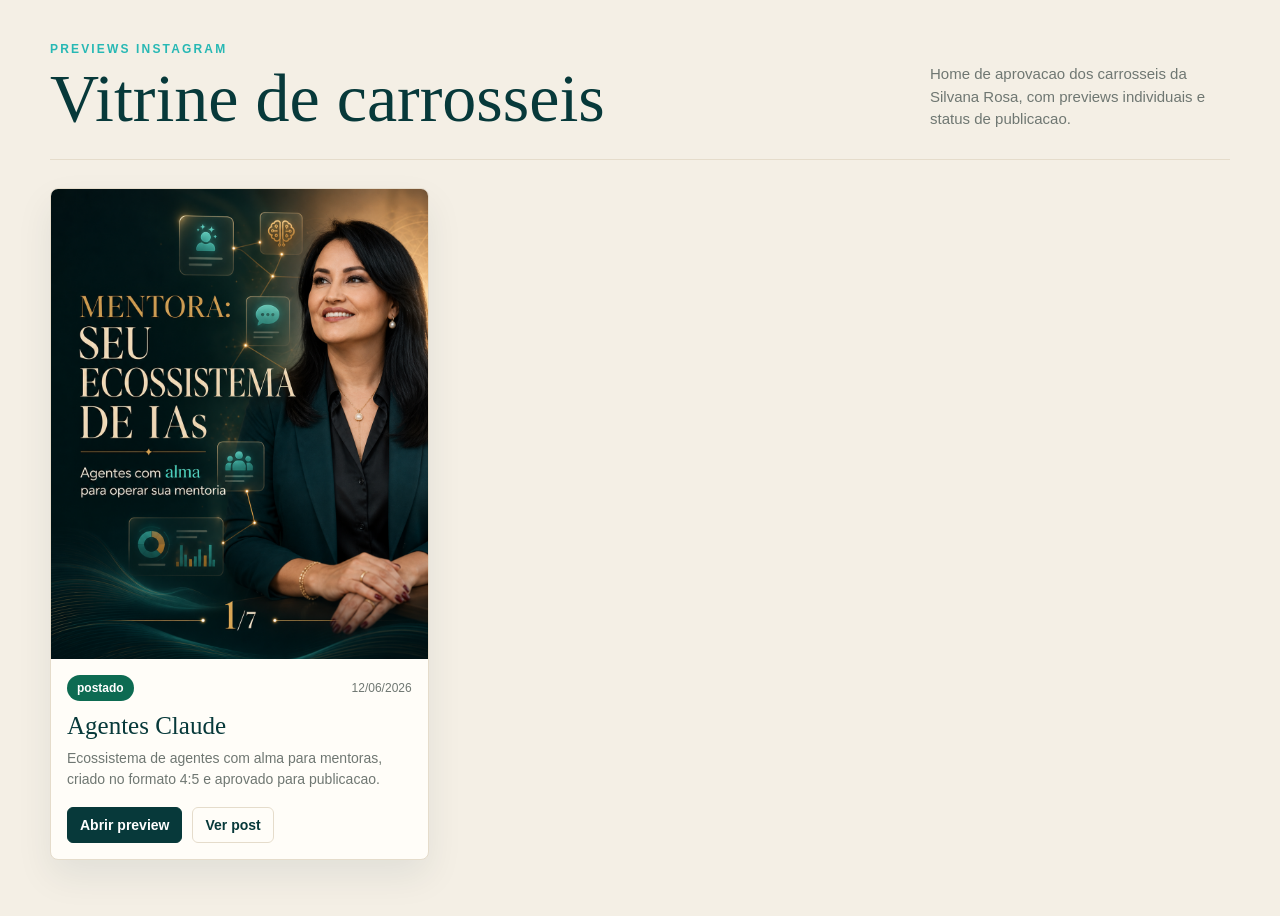
==== commit 90000ece: "Ajusta grid da vitrine" ====
--- a/index.html
+++ b/index.html
@@ -32,7 +32,7 @@
     }
 
     .shell {
-      width: min(1120px, calc(100vw - 32px));
+      width: min(1180px, calc(100vw - 32px));
       margin: 0 auto;
       padding: 42px 0 56px;
     }
@@ -73,7 +73,7 @@
 
     .grid {
       display: grid;
-      grid-template-columns: repeat(auto-fit, minmax(260px, 1fr));
+      grid-template-columns: repeat(3, minmax(0, 1fr));
       gap: 22px;
       padding-top: 28px;
     }
@@ -95,7 +95,7 @@
     }
 
     .content {
-      padding: 18px;
+      padding: 16px;
     }
 
     .meta {
@@ -139,7 +139,7 @@
 
     h2 {
       font-family: Georgia, "Times New Roman", serif;
-      font-size: 29px;
+      font-size: 25px;
       font-weight: 500;
       line-height: 1;
       letter-spacing: 0;
@@ -168,8 +168,8 @@
       display: inline-flex;
       align-items: center;
       justify-content: center;
-      min-height: 38px;
-      padding: 0 14px;
+      min-height: 36px;
+      padding: 0 12px;
       border: 1px solid var(--ink);
       border-radius: 6px;
       font-size: 14px;
@@ -187,6 +187,12 @@
       color: var(--ink);
     }
 
+    @media (max-width: 980px) {
+      .grid {
+        grid-template-columns: repeat(2, minmax(0, 1fr));
+      }
+    }
+
     @media (max-width: 720px) {
       .shell {
         width: min(100vw - 24px, 420px);
@@ -199,6 +205,10 @@
 
       .summary {
         margin-top: 14px;
+      }
+
+      .grid {
+        grid-template-columns: 1fr;
       }
     }
   </style>
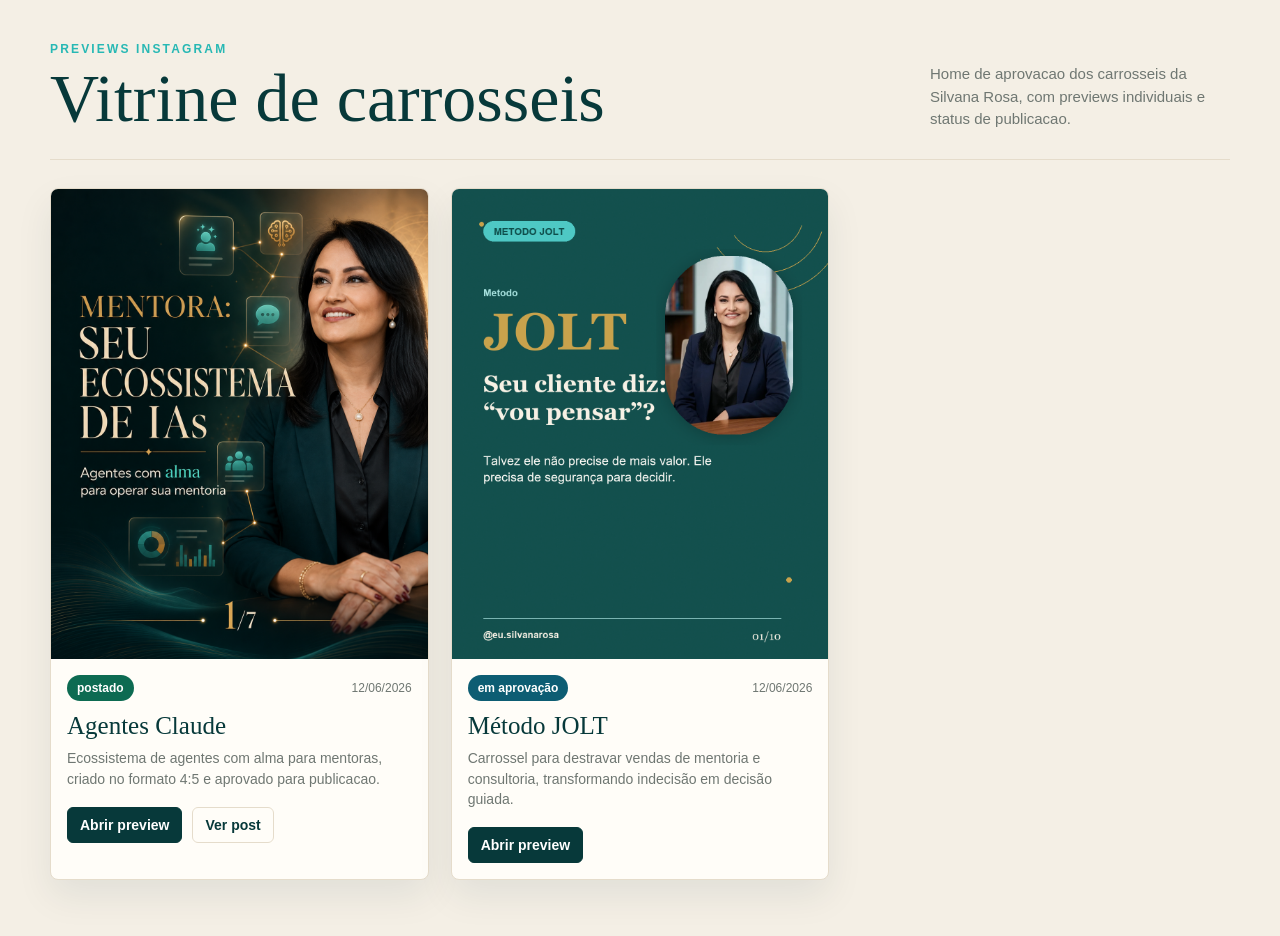
==== commit 1bed36f9: "Adiciona carrossel Metodo JOLT" ====
--- a/index.html
+++ b/index.html
@@ -239,6 +239,20 @@
           </div>
         </div>
       </article>
+      <article class="card">
+        <img class="thumb" src="carrosseis/metodo-jolt-vendas-mentoria/slide-01.png" alt="Capa do carrossel Metodo JOLT">
+        <div class="content">
+          <div class="meta">
+            <span class="status em-aprovacao">em aprovação</span>
+            <span class="date">12/06/2026</span>
+          </div>
+          <h2>Método JOLT</h2>
+          <p class="description">Carrossel para destravar vendas de mentoria e consultoria, transformando indecisão em decisão guiada.</p>
+          <div class="links">
+            <a class="button primary" href="previews/metodo-jolt-vendas-mentoria.html">Abrir preview</a>
+          </div>
+        </div>
+      </article>
     </section>
   </main>
 </body>
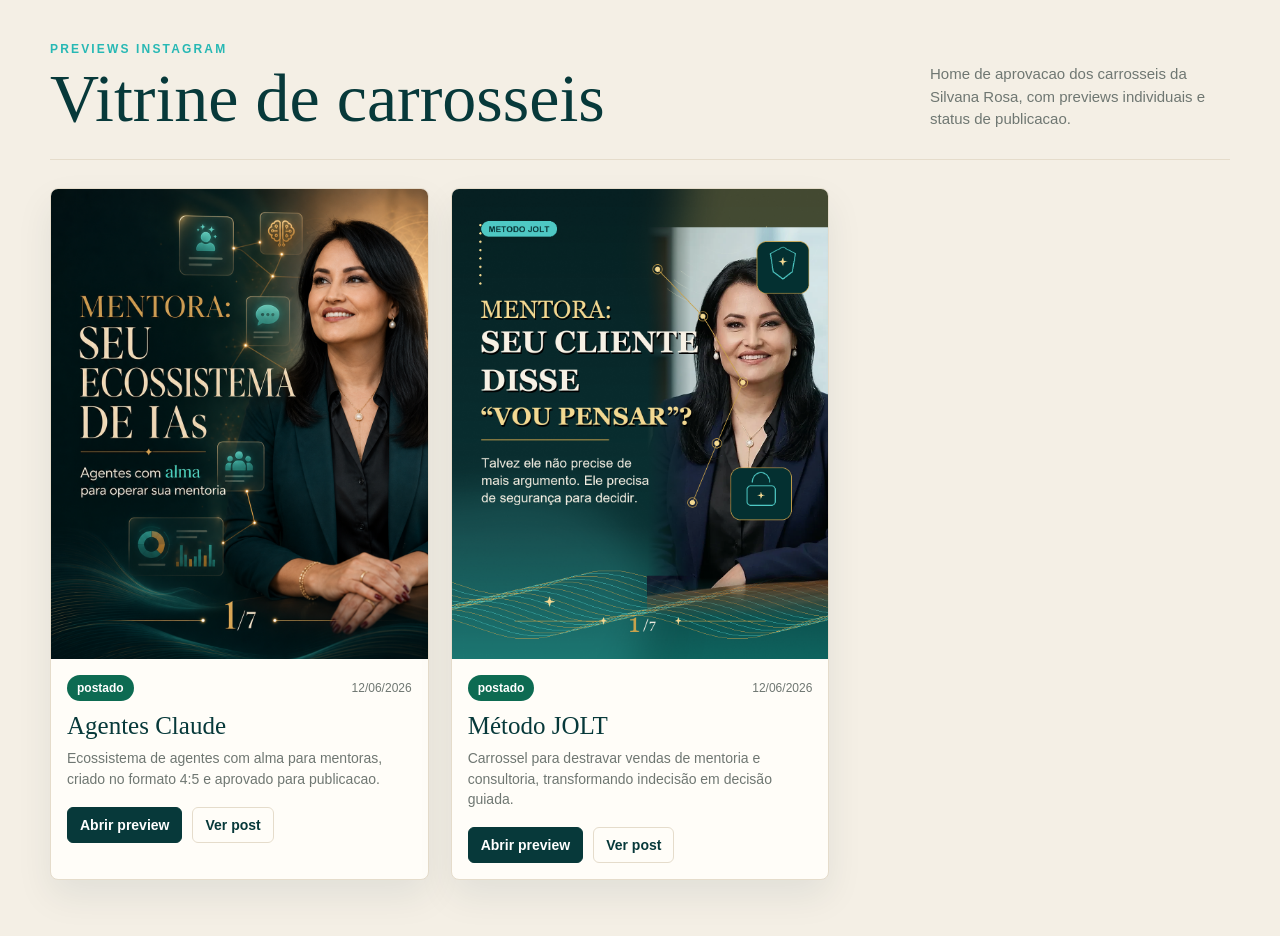
==== commit 7cfd0d85: "Marca Metodo JOLT como postado" ====
--- a/index.html
+++ b/index.html
@@ -243,13 +243,14 @@
         <img class="thumb" src="carrosseis/metodo-jolt-vendas-mentoria/slide-01.png" alt="Capa do carrossel Metodo JOLT">
         <div class="content">
           <div class="meta">
-            <span class="status em-aprovacao">em aprovação</span>
+            <span class="status postado">postado</span>
             <span class="date">12/06/2026</span>
           </div>
           <h2>Método JOLT</h2>
           <p class="description">Carrossel para destravar vendas de mentoria e consultoria, transformando indecisão em decisão guiada.</p>
           <div class="links">
             <a class="button primary" href="previews/metodo-jolt-vendas-mentoria.html">Abrir preview</a>
+            <a class="button secondary" href="https://www.instagram.com/p/DZfvSP3mbRv/" target="_blank" rel="noreferrer">Ver post</a>
           </div>
         </div>
       </article>
